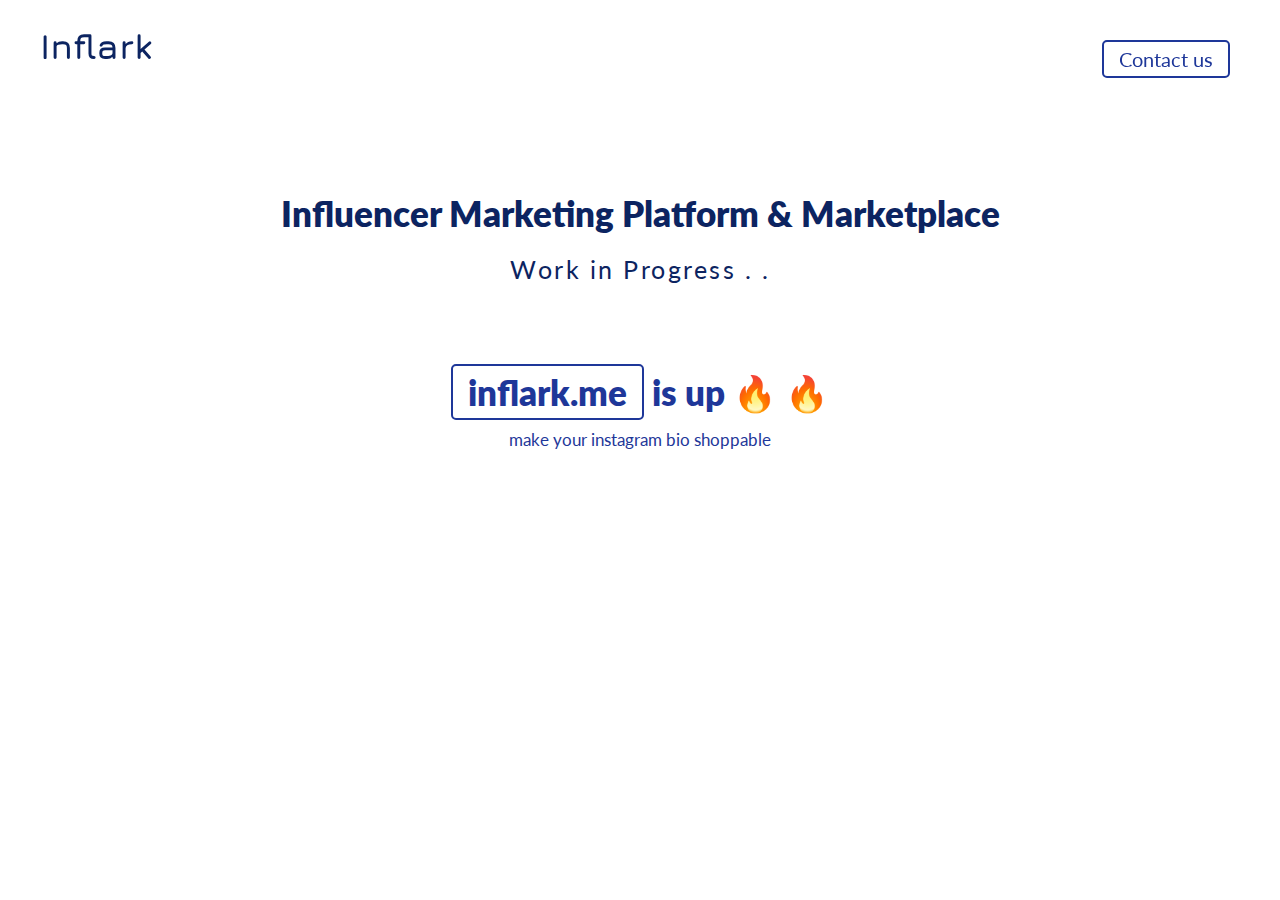
==== index.html @ c2e9f2fd "website initial commit" ====
<!DOCTYPE html>
<html>
<head>
  <meta name="viewport" content="width=device-width, initial-scale=1.0">
  <link href="https://fonts.googleapis.com/css?family=Jura|Lato:400,700,900" rel="stylesheet">
  <title>Inflark</title>
  <style type="text/css">
    body {
      width: 100%;
      height: 100%;
      margin: 0;
      padding: 0;
      font-family: 'Lato', sans-serif;
    }

    .main {
      height: 100%;
      margin-top: 15%;
    }

    span {
      display: inherit;
      color: #0c2461;
      font-weight: 800;
      font-size: 35px;
      margin: 5px;
      text-align: center;
    }

    button {
      border: 2px solid #444;
      background: none;
      border-radius: 10px;
      font-size: 23px;
      display: inline-flex;
    }

    span.in-progress {
      font-weight: 400;
      font-size: 25px;
      margin: 20px;
      letter-spacing: 0.1em;
    }


    span.sub-title {
      padding-top: 4px;
      font-size: 17px;
      font-weight: 400;
    }

    button.link {
      font-weight: inherit;
      font-family: inherit;
      font-size: inherit;
      color: inherit;
      border: 2px solid #1e3799;
      padding: 5px 15px;
      border-radius: 5px;
    }

    button:hover,
    button:focus {
      transform: scale(1.02);
      cursor: pointer;
    }

    .second-block {
      margin-top: 80px;
    }

    div.second-block span {
      color: #1e3799;
    }

    span.logo {
      font-family: 'Jura', sans-serif;
      position: fixed;
      top: 20px;
      left: 35px;
    }

    button.contact {
      font-weight: inherit;
      font-family: inherit;
      font-size: 20px;
      color: #1e3799;
      border: 2px solid #1e3799;
      padding: 5px 15px;
      border-radius: 5px;
      position: fixed;
      top: 40px;
      right: 50px;
    }
  </style>
</head>
<body>
  <span class="logo">Inflark</span>
  <button class="contact"> Contact us </button>
  <div class="main">
    <span> Influencer Marketing Platform &amp; Marketplace </span>
    <span class="in-progress"> Work in Progress . .</span>

    <div class="second-block">
      <span> <button class="link"> inflark.me </button> is up  🔥  🔥</span>
      <span class="sub-title"> make your instagram bio shoppable </span>
    </div>
  </div>
</body>
</html>
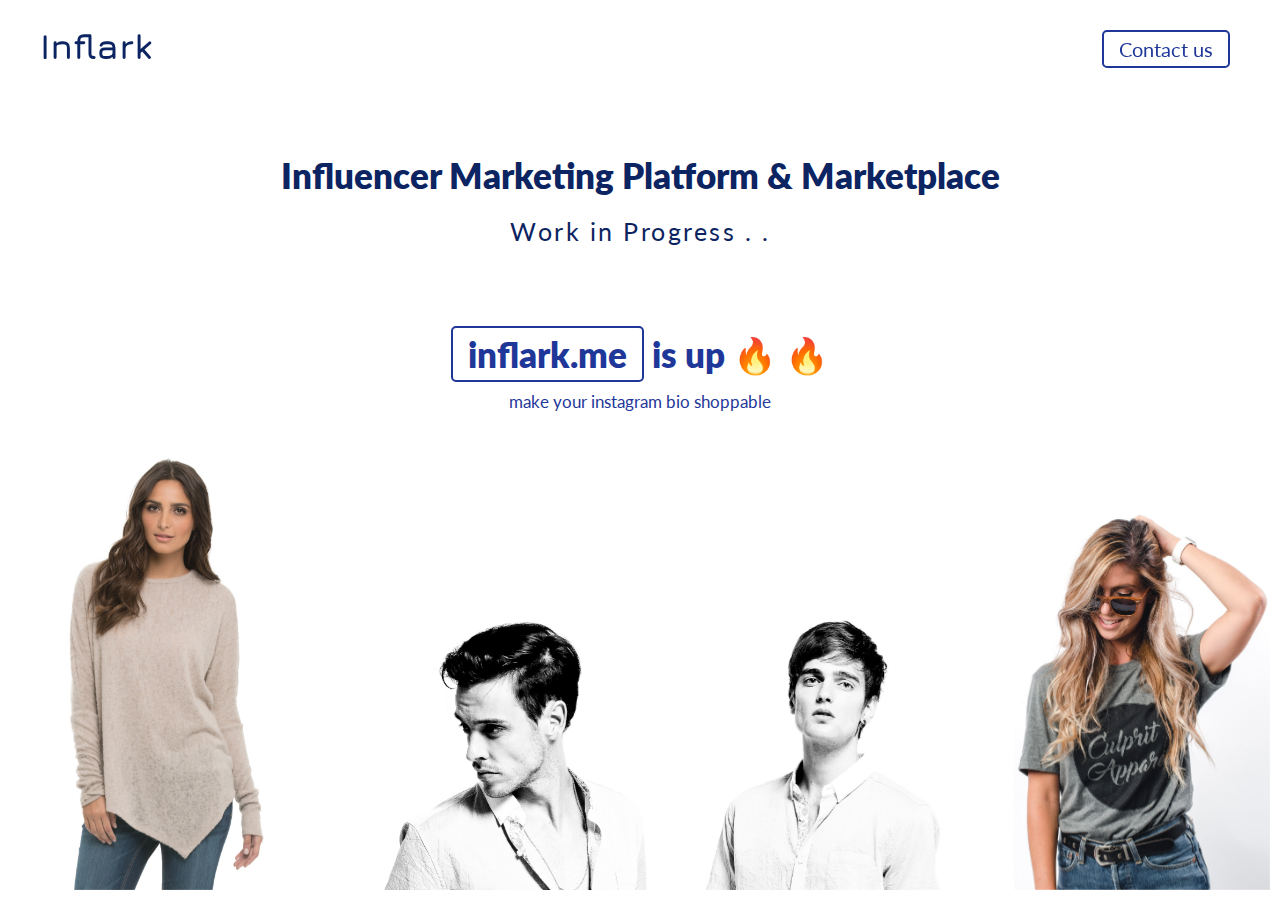
==== commit 6b264d5c: "Background images added" ====
--- a/index.html
+++ b/index.html
@@ -13,9 +13,13 @@
       font-family: 'Lato', sans-serif;
     }
 
+    .header {
+      margin: 100px;
+    }
+
     .main {
       height: 100%;
-      margin-top: 15%;
+      margin-top: 12%;
     }
 
     span {
@@ -89,14 +93,45 @@
       padding: 5px 15px;
       border-radius: 5px;
       position: fixed;
-      top: 40px;
+      top: 30px;
       right: 50px;
     }
+
+    img.bottom-right {
+      position: fixed;
+      bottom: 10px;
+      right: 10px;
+      width: 20%;
+    }
+
+    img.bottom-left {
+      position: fixed;
+      bottom: 10px;
+      left: 10px;
+      width: 23%;
+    }
+
+    img.bottom-center1 {
+      position: fixed;
+      left: 30%;
+      bottom: 10px;
+      height: 30%;
+    }
+
+    img.bottom-center2 {
+      position: fixed;
+      left: 55%;
+      bottom: 10px;
+      height: 30%;
+    }
+
   </style>
 </head>
 <body>
-  <span class="logo">Inflark</span>
-  <button class="contact"> Contact us </button>
+  <div class="header">
+    <span class="logo">Inflark</span>
+    <button class="contact"> Contact us </button>
+  </div>
   <div class="main">
     <span> Influencer Marketing Platform &amp; Marketplace </span>
     <span class="in-progress"> Work in Progress . .</span>
@@ -106,5 +141,9 @@
       <span class="sub-title"> make your instagram bio shoppable </span>
     </div>
   </div>
+  <img src="./images/background1.png" class="bottom-right"></img>
+  <img src="./images/background2.jpg" class="bottom-left"></img>
+  <img src="./images/background3.png" class="bottom-center1" ></img>
+  <img src="./images/background4.png" class="bottom-center2" ></img>
 </body>
 </html>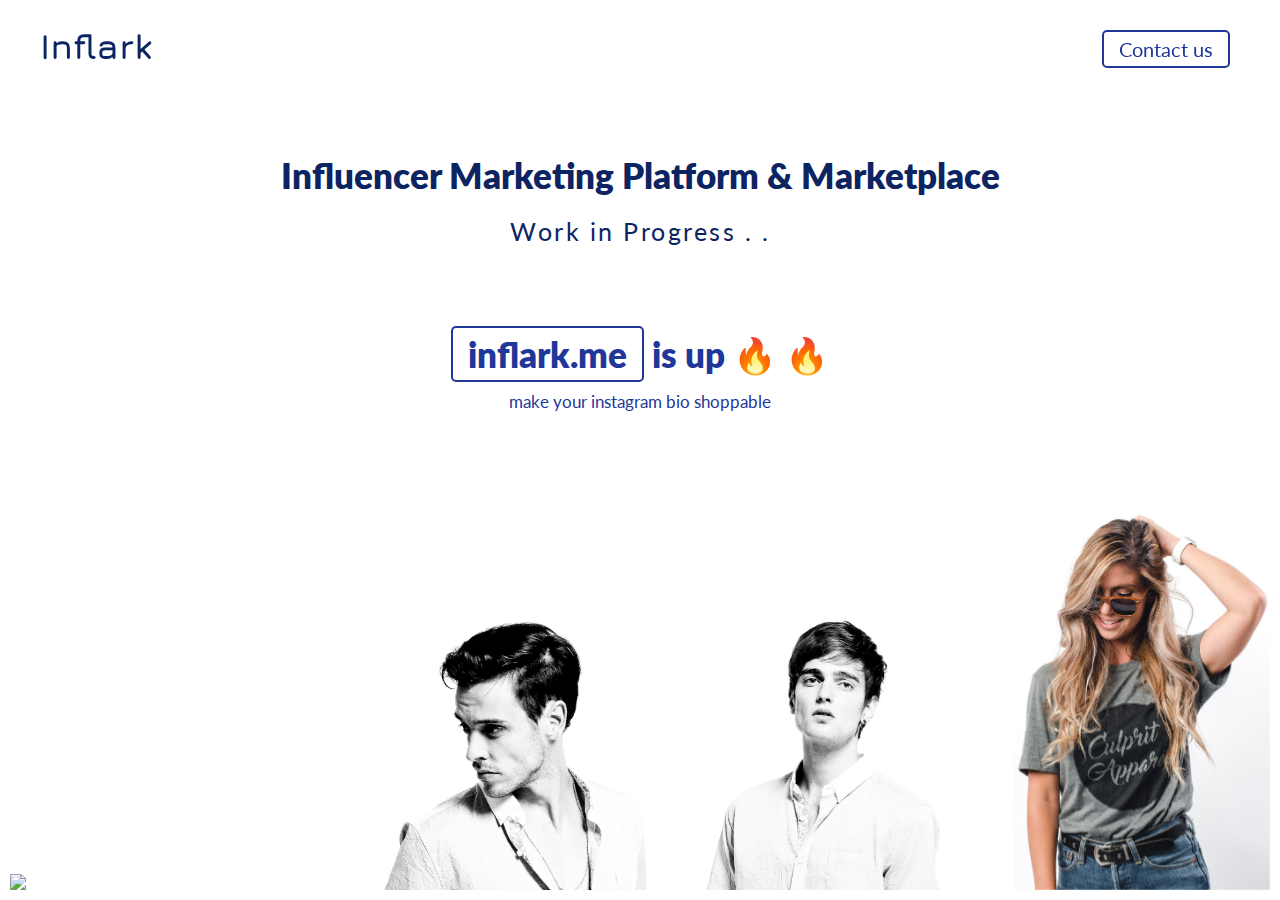
==== commit 97dd3087: "Changes for background2" ====
--- a/index.html
+++ b/index.html
@@ -108,7 +108,7 @@
       position: fixed;
       bottom: 10px;
       left: 10px;
-      width: 23%;
+      width: 20%;
     }
 
     img.bottom-center1 {
@@ -142,7 +142,7 @@
     </div>
   </div>
   <img src="./images/background1.png" class="bottom-right"></img>
-  <img src="./images/background2.jpg" class="bottom-left"></img>
+  <img src="./images/background2.png" class="bottom-left"></img>
   <img src="./images/background3.png" class="bottom-center1" ></img>
   <img src="./images/background4.png" class="bottom-center2" ></img>
 </body>
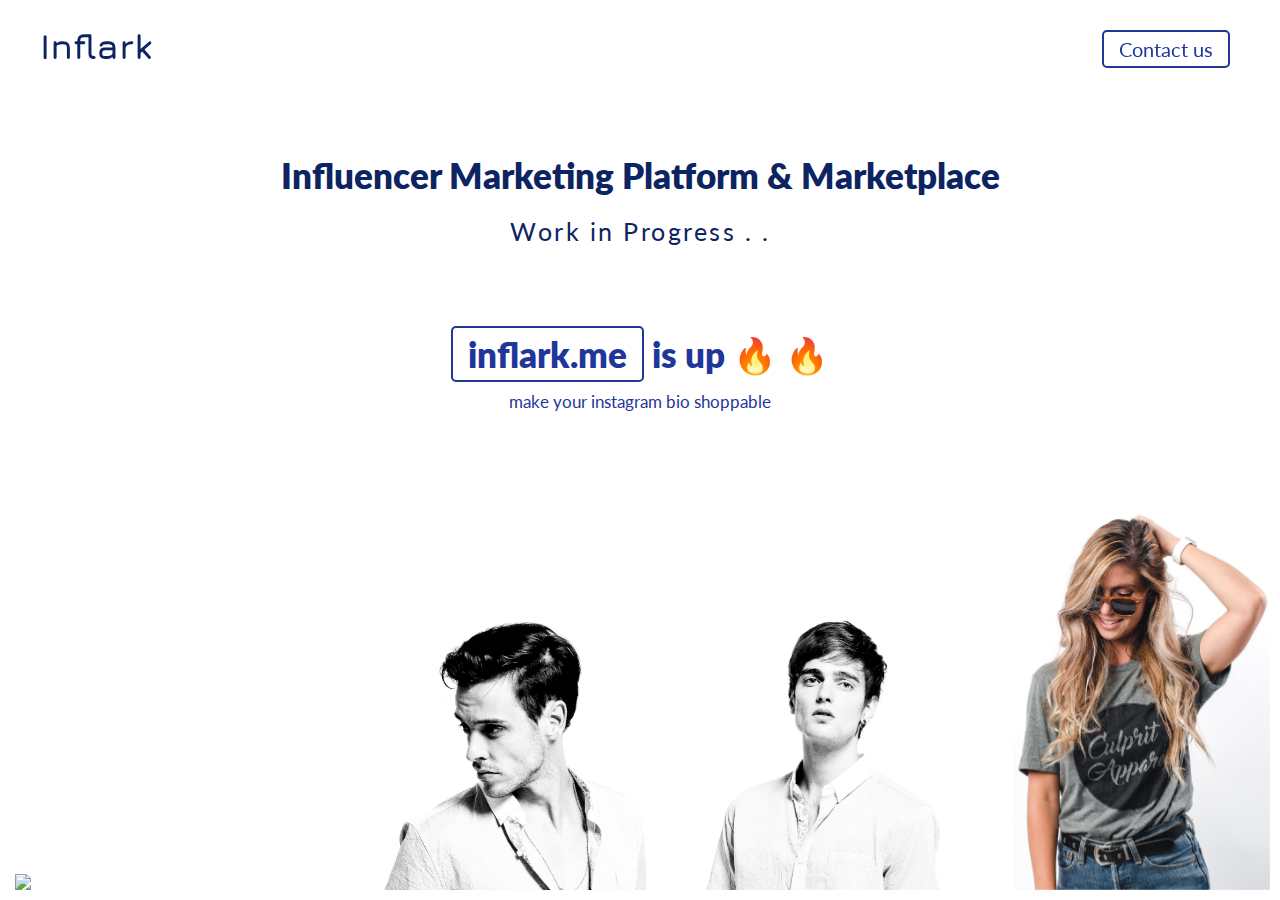
==== commit 6c9c020f: "Backround 2 resized" ====
--- a/index.html
+++ b/index.html
@@ -107,8 +107,8 @@
     img.bottom-left {
       position: fixed;
       bottom: 10px;
-      left: 10px;
-      width: 20%;
+      left: 15px;
+      width: 18%;
     }
 
     img.bottom-center1 {
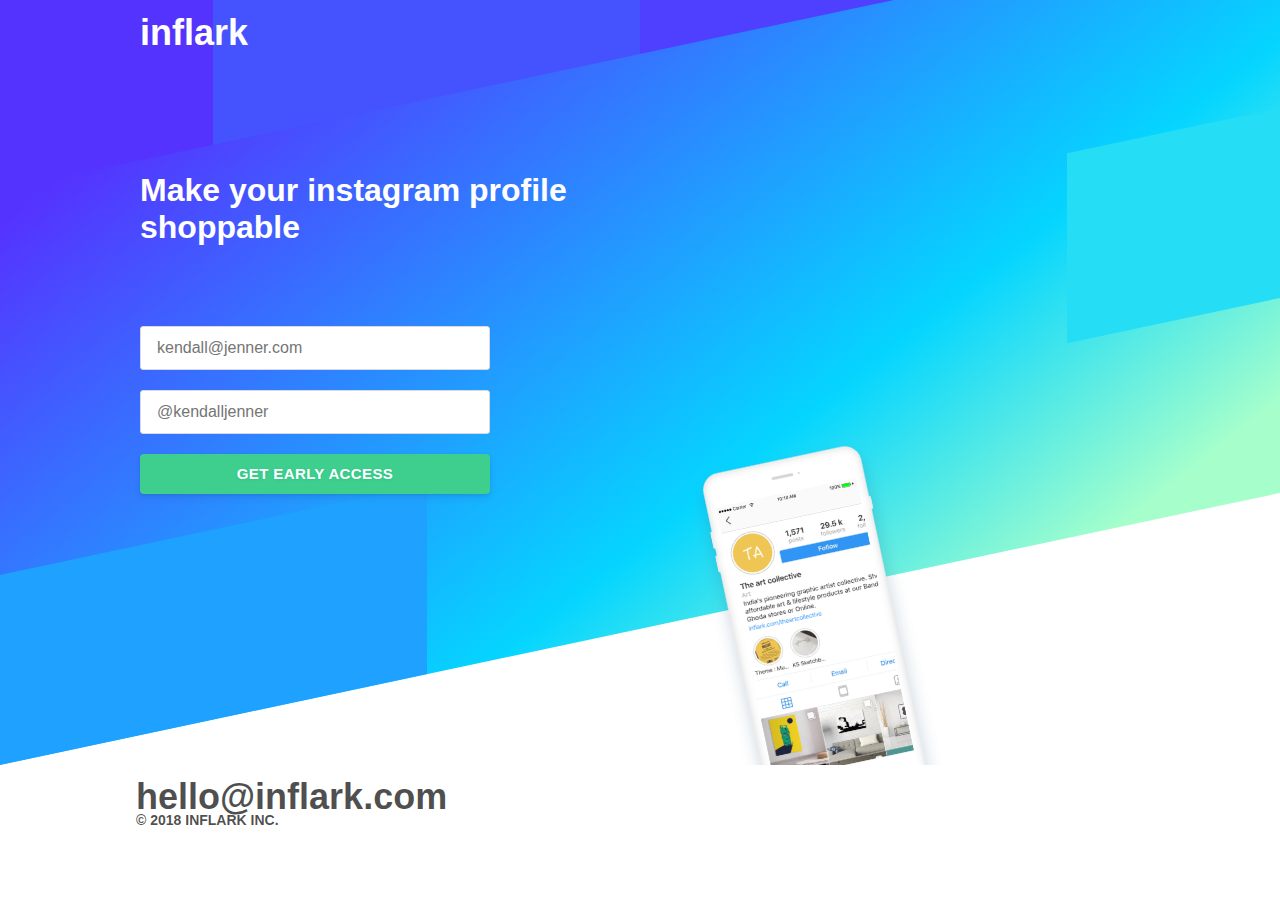
==== commit 5ec579fd: "feat(home): Add beta signup form" ====
--- a/index.html
+++ b/index.html
@@ -1,149 +1,133 @@
 <!DOCTYPE html>
-<html>
+<html lang="en">
+
 <head>
-  <meta name="viewport" content="width=device-width, initial-scale=1.0">
-  <link href="https://fonts.googleapis.com/css?family=Jura|Lato:400,700,900" rel="stylesheet">
-  <title>Inflark</title>
-  <style type="text/css">
-    body {
-      width: 100%;
-      height: 100%;
-      margin: 0;
-      padding: 0;
-      font-family: 'Lato', sans-serif;
-    }
-
-    .header {
-      margin: 100px;
-    }
-
-    .main {
-      height: 100%;
-      margin-top: 12%;
-    }
-
-    span {
-      display: inherit;
-      color: #0c2461;
-      font-weight: 800;
-      font-size: 35px;
-      margin: 5px;
-      text-align: center;
-    }
-
-    button {
-      border: 2px solid #444;
-      background: none;
-      border-radius: 10px;
-      font-size: 23px;
-      display: inline-flex;
-    }
-
-    span.in-progress {
-      font-weight: 400;
-      font-size: 25px;
-      margin: 20px;
-      letter-spacing: 0.1em;
-    }
-
-
-    span.sub-title {
-      padding-top: 4px;
-      font-size: 17px;
-      font-weight: 400;
-    }
-
-    button.link {
-      font-weight: inherit;
-      font-family: inherit;
-      font-size: inherit;
-      color: inherit;
-      border: 2px solid #1e3799;
-      padding: 5px 15px;
-      border-radius: 5px;
-    }
-
-    button:hover,
-    button:focus {
-      transform: scale(1.02);
-      cursor: pointer;
-    }
-
-    .second-block {
-      margin-top: 80px;
-    }
-
-    div.second-block span {
-      color: #1e3799;
-    }
-
-    span.logo {
-      font-family: 'Jura', sans-serif;
-      position: fixed;
-      top: 20px;
-      left: 35px;
-    }
-
-    button.contact {
-      font-weight: inherit;
-      font-family: inherit;
-      font-size: 20px;
-      color: #1e3799;
-      border: 2px solid #1e3799;
-      padding: 5px 15px;
-      border-radius: 5px;
-      position: fixed;
-      top: 30px;
-      right: 50px;
-    }
-
-    img.bottom-right {
-      position: fixed;
-      bottom: 10px;
-      right: 10px;
-      width: 20%;
-    }
-
-    img.bottom-left {
-      position: fixed;
-      bottom: 10px;
-      left: 15px;
-      width: 18%;
-    }
-
-    img.bottom-center1 {
-      position: fixed;
-      left: 30%;
-      bottom: 10px;
-      height: 30%;
-    }
-
-    img.bottom-center2 {
-      position: fixed;
-      left: 55%;
-      bottom: 10px;
-      height: 30%;
-    }
-
-  </style>
+	<meta charset="UTF-8">
+	<meta name="viewport" content="width=device-width, initial-scale=1.0">
+	<meta http-equiv="X-UA-Compatible" content="ie=edge">
+	<title>Inflark</title>
+	<link rel="stylesheet" href="/style.css">
+	<link href="https://fonts.googleapis.com/css?family=Quicksand" rel="stylesheet">
 </head>
 <body>
-  <div class="header">
-    <span class="logo">Inflark</span>
-    <button class="contact"> Contact us </button>
-  </div>
-  <div class="main">
-    <span> Influencer Marketing Platform &amp; Marketplace </span>
-    <span class="in-progress"> Work in Progress . .</span>
+	<header class="globalNav">
+		<div class="container-lg">
+			<nav>
+				<ul class="navRoot">
+					<li class="container-lg">
+						<a class="rootLink item-home colorize" href="/">
+							<h1>inflark</h1>
+						</a>
+					</li>
+				</ul>
+			</nav>
+		</div>
+	</header>
+	<div class="globalContent">
+		<main>
+			<header>
+				<div id="stripes" aria-hidden="true">
+					<span></span>
+					<span></span>
+					<span></span>
+					<span></span>
+					<span></span>
+				</div>
 
-    <div class="second-block">
-      <span> <button class="link"> inflark.me </button> is up  🔥  🔥</span>
-      <span class="sub-title"> make your instagram bio shoppable </span>
-    </div>
-  </div>
-  <img src="./images/background1.png" class="bottom-right"></img>
-  <img src="./images/background2.png" class="bottom-left"></img>
-  <img src="./images/background3.png" class="bottom-center1" ></img>
-  <img src="./images/background4.png" class="bottom-center2" ></img>
+				<section id="intro">
+					<div class="container-lg">
+						<div class="page-left">
+							<h1>Make your instagram profile shoppable</h1>
+							<form name="contact">
+								<input name="email" type="email" placeholder="kendall@jenner.com" required>
+								<input name="ig" type="ig" placeholder="@kendalljenner" required>
+								<button class="common-Button submit-btn" type="submit">Get early access</button>
+							</form>
+						</div>
+					</div>
+				</section>
+			</header>
+
+			<section id="app-illustrations">
+				<div class="phone-small">
+					<img alt="wish" src="/ig.png">
+				</div>
+			</section>
+
+		</main>
+		<footer class="container-lg p1 black-70">
+			<a href="mailto:hello@inflark.com" class="link b f3 f2-ns dim black-70 lh-solid">hello@inflark.com</a>
+			<p class="f6 db b ttu lh-solid">© 2018 INFLARK Inc.</p>
+		</footer>
+		<div class="modal-mask">
+		<div class='flash success'>
+			<div class='bg'>
+				<div class='bg-icon'></div>
+				<div class='bg-btns'></div>
+			</div>
+			<div class='inside'>
+				<figure class='icon'>
+					<svg viewBox='0 0 84 84'>
+						<g fill='none'>
+							<circle cx='42' cy='42' fill='#BDE3CA' r='42'></circle>
+							<path d='M30,62 C33.0710678,65.0710678 37.3137085,66.9705627 42,66.9705627 C46.6862915,66.9705627 50.9289322,65.0710678 54,62'
+							stroke-width='5' stroke='#5FB67D'></path>
+							<circle cx='30' cy='42' fill='#5FB67D' r='3'></circle>
+							<circle cx='54' cy='42' fill='#5FB67D' r='3'></circle>
+						</g>
+					</svg>
+				</figure>
+				<div>
+					<h2>Success!</h2>
+					<p>You’re all set.</p>
+				</div>
+				<div class='btns'>
+					<button class="close-modal">
+						<svg viewBox='0 0 56 56'>
+							<polyline fill='none' points='16 29.4852814 24.4852814 37.9705627 41.4852814 21' stroke-width='4' stroke='#5FB67D'></polyline>
+						</svg>
+						<span>Done</span>
+					</button>
+					<!-- <button class="close-modal">
+						<svg viewBox='0 0 56 56'>
+							<g fill='none' stroke-width='4' stroke='#ADBBB2'>
+								<polyline points='31.5147186 19.5147186 40 28 31.5147186 36.4852814'></polyline>
+								<line x1='40' x2='16' y1='28' y2='28'></line>
+							</g>
+						</svg>
+						<span>Nope!</span>
+					</button> -->
+				</div>
+			</div>
+		</div>
+	</div>
+	</div>
+	<script>
+		(function () {
+			const scriptURL = 'https://script.google.com/macros/s/AKfycbxluzPVN1phu0OB28gMUGS6B8WCeIyKX-v8jTIIs53gEl5O0Sk/exec';
+			const form = document.forms['contact'];
+			form.addEventListener('submit', e => {
+				e.preventDefault()
+				fetch(scriptURL, {
+						method: 'POST',
+						body: new FormData(form)
+					})
+					.then(response => {
+						if (response.status) {
+							sayThanks()
+						}
+					})
+					.catch(error => console.error('Error!', error.message));
+			})
+
+			function sayThanks() {
+				document.querySelector('.modal-mask').classList.add('show')
+			}
+			document.querySelector('.close-modal').addEventListener('click', function(){
+				document.querySelector('.modal-mask').classList.remove('show');
+			});
+		})();
+	</script>
 </body>
+
 </html>--- a/style.css
+++ b/style.css
@@ -0,0 +1,1250 @@
+* {
+  -webkit-box-sizing: border-box;
+  box-sizing: border-box
+}
+
+blockquote,
+body,
+button,
+dd,
+dl,
+figure,
+h1,
+h2,
+h3,
+h4,
+h5,
+h6,
+ol,
+p,
+pre,
+ul {
+  margin: 0;
+  padding: 0
+}
+
+ol,
+ul {
+  list-style: none
+}
+
+a {
+  text-decoration: none
+}
+
+button,
+select {
+  border: none;
+  outline: none;
+  background: none;
+  font-family: inherit
+}
+
+a,
+button,
+input,
+select,
+textarea {
+  -webkit-tap-highlight-color: transparent
+}
+
+:root {
+  overflow-x: hidden;
+  height: 100%
+}
+
+body {
+  background: #fff;
+  min-height: 100%;
+  display: -webkit-box;
+  display: -ms-flexbox;
+  display: flex;
+  -webkit-box-orient: vertical;
+  -webkit-box-direction: normal;
+  -ms-flex-direction: column;
+  flex-direction: column;
+  font-size: 62.5%;
+  font-family: -apple-system,BlinkMacSystemFont,"Segoe UI","Roboto","Oxygen","Ubuntu","Cantarell","Fira Sans","Droid Sans","Helvetica Neue",sans-serif!important;
+  font-weight: 400;
+  font-style: normal;
+  -webkit-text-size-adjust: 100%;
+  -webkit-font-smoothing: antialiased;
+  -moz-osx-font-smoothing: grayscale;
+  text-rendering: optimizeLegibility;
+  -webkit-font-feature-settings: "pnum";
+  font-feature-settings: "pnum";
+  font-variant-numeric: proportional-nums
+}
+
+.globalContent {
+  -webkit-box-flex: 1;
+  -ms-flex-positive: 1;
+  flex-grow: 1
+}
+
+html[lang=ja] body {
+  font-family: Camphor, Meiryo, Hiragino Sans, sans-serif
+}
+
+code,
+pre {
+  font-family: Source Code Pro, Consolas, Menlo, monospace
+}
+
+.container,
+.container-fluid,
+.container-lg,
+.container-wide,
+.container-xl {
+  margin: 0 auto;
+  padding: 0 20px;
+  width: 100%
+}
+
+.container,
+.container-lg {
+  max-width: 1040px
+}
+
+.container-wide,
+.container-xl {
+  max-width: 1160px
+}
+
+.common-Button {
+  white-space: nowrap;
+  display: inline-block;
+  height: 40px;
+  line-height: 40px;
+  padding: 0 14px;
+  -webkit-box-shadow: 0 4px 6px rgba(50, 50, 93, .11), 0 1px 3px rgba(0, 0, 0, .08);
+  box-shadow: 0 4px 6px rgba(50, 50, 93, .11), 0 1px 3px rgba(0, 0, 0, .08);
+  background: #fff;
+  border-radius: 4px;
+  font-size: 15px;
+  font-weight: 600;
+  text-transform: uppercase;
+  letter-spacing: .025em;
+  color: #6772e5;
+  text-decoration: none;
+  -webkit-transition: all .15s ease;
+  transition: all .15s ease
+}
+
+.common-Button:focus,
+.common-Button:hover {
+  color: #7795f8;
+  -webkit-transform: translateY(-1px);
+  transform: translateY(-1px);
+  -webkit-box-shadow: 0 7px 14px rgba(50, 50, 93, .1), 0 3px 6px rgba(0, 0, 0, .08);
+  box-shadow: 0 7px 14px rgba(50, 50, 93, .1), 0 3px 6px rgba(0, 0, 0, .08)
+}
+
+.common-Button:active {
+  color: #555abf;
+  background-color: #f6f9fc;
+  -webkit-transform: translateY(1px);
+  transform: translateY(1px);
+  -webkit-box-shadow: 0 4px 6px rgba(50, 50, 93, .11), 0 1px 3px rgba(0, 0, 0, .08);
+  box-shadow: 0 4px 6px rgba(50, 50, 93, .11), 0 1px 3px rgba(0, 0, 0, .08)
+}
+
+.common-Button--default {
+  color: #fff;
+  background: #6772e5
+}
+
+.common-Button--default:focus,
+.common-Button--default:hover {
+  color: #fff;
+  background-color: #7795f8
+}
+
+.common-Button--default:active {
+  color: #e6ebf1;
+  background-color: #555abf
+}
+
+.common-Button--dark {
+  color: #fff;
+  background: #32325d
+}
+
+.common-Button--dark:focus,
+.common-Button--dark:hover {
+  color: #fff;
+  background-color: #43458b
+}
+
+.common-Button--dark:active {
+  color: #e6ebf1;
+  background-color: #32325d
+}
+
+.common-Button--disabled {
+  color: #fff;
+  background: #aab7c4;
+  pointer-events: none
+}
+
+.common-ButtonIcon {
+  display: inline;
+  margin: 0 5px 0 0;
+  position: relative
+}
+
+.common-ButtonGroup {
+  display: -webkit-box;
+  display: -ms-flexbox;
+  display: flex;
+  -ms-flex-wrap: wrap;
+  flex-wrap: wrap;
+  margin: -10px
+}
+
+.common-ButtonGroup .common-Button {
+  -ms-flex-negative: 0;
+  flex-shrink: 0;
+  margin: 10px
+}
+
+
+.lg-cols,
+.lg-grid,
+.lg-rows,
+.md-cols,
+.md-grid,
+.md-rows,
+.sm-cols,
+.sm-grid,
+.sm-rows,
+.xs-cols,
+.xs-grid,
+.xs-rows {
+  display: -webkit-box;
+  display: -ms-flexbox;
+  display: flex;
+  margin: -20px
+}
+
+.globalNav {
+  font-family: -apple-system, BlinkMacSystemFont, "Segoe UI", Roboto, Helvetica, Arial, sans-serif, "Apple Color Emoji", "Segoe UI Emoji", "Segoe UI Symbol";
+  -webkit-font-smoothing: antialiased;
+  -moz-osx-font-smoothing: grayscale;
+  position: absolute;
+  left: 0;
+  top: 10px;
+  right: 0;
+  z-index: 500;
+  height: 50px;
+  -webkit-perspective: 2000px;
+  perspective: 2000px
+}
+
+.globalNav ul {
+  padding: 0;
+  margin: 0
+}
+
+.globalNav li {
+  list-style: none
+}
+
+.globalNav a {
+  text-decoration: none;
+  -webkit-tap-highlight-color: transparent;
+  color: #6772e5;
+  -webkit-transition: color .1s;
+  transition: color .1s
+}
+
+.globalNav a:hover {
+  color: #32325d
+}
+
+.globalNav>.container-lg {
+  padding: 0
+}
+
+.globalNav .navRoot {
+  position: relative
+}
+
+.globalNav .navSection>a,
+.globalNav .navSection>button {
+  outline: none
+}
+
+.keyboard-navigation .globalNav .navSection>a:not(.item-mobileMenu):focus>:before,
+.keyboard-navigation .globalNav .navSection>button:not(.item-mobileMenu):focus>:before {
+  opacity: .75
+}
+
+
+main {
+  position: relative;
+  overflow: hidden;
+  display: block
+}
+
+main a {
+  outline: none
+}
+
+main h2[class^=common-Uppercase] {
+  color: #24b47e
+}
+
+.globalNav .colorize {
+  color: #fff
+}
+
+.globalNav .colorize.active,
+.globalNav .colorize:hover {
+  color: hsla(0, 0%, 100%, .5)
+}
+
+main header {
+  position: relative
+}
+
+#stripes,
+#stripes span {
+  position: absolute
+}
+
+#stripes {
+  width: 100%;
+  height: 100%;
+  overflow: hidden;
+  -webkit-transform: skewY(-12deg);
+  transform: skewY(-12deg);
+  -webkit-transform-origin: 0;
+  transform-origin: 0;
+  background: linear-gradient(150deg, #53f 15%, #05d5ff 70%, #a6ffcb 94%)
+}
+
+#stripes span {
+  height: 40px
+}
+
+#stripes :first-child {
+  width: 50%;
+  left: 50%;
+  top: 40px;
+  background: #4c29ff
+}
+
+#stripes :nth-child(2) {
+  width: 14%;
+  right: 0;
+  bottom: 40px;
+  background: #2be7ff
+}
+
+#stripes :nth-child(3) {
+  width: 25%;
+  bottom: 0;
+  right: 0;
+  background: #a1ffc8
+}
+
+@media (min-width:670px) {
+  #stripes span {
+    height: 150px
+  }
+  #stripes :first-child {
+    top: 0;
+    background: #4750ff
+  }
+  #stripes :nth-child(2) {
+    width: 16.66667%;
+    top: 300px;
+    bottom: auto;
+    background: #0dcfff
+  }
+  #stripes :nth-child(3) {
+    width: 33.33333%;
+    right: auto;
+    background: #11bdff
+  }
+}
+
+@media (min-width:880px) {
+  #stripes span {
+    height: 190px
+  }
+  #stripes :first-child {
+    width: 33.33333%;
+    left: -16.66666%;
+    background: #53f
+  }
+  #stripes :nth-child(2) {
+    width: 33.33333%;
+    top: 0;
+    left: 16.66666%;
+    right: auto;
+    background: #4553ff
+  }
+  #stripes :nth-child(3) {
+    width: 33.33333%;
+    left: 49.99999%;
+    bottom: auto;
+    background: #4f40ff
+  }
+  #stripes :nth-child(4) {
+    width: 33.33333%;
+    top: 380px;
+    right: -16.66666%;
+    background: #25ddf5
+  }
+  #stripes :nth-child(5) {
+    width: 33.33333%;
+    bottom: 0;
+    background: #1fa2ff
+  }
+}
+
+#intro {
+  position: relative
+}
+
+@media (min-width:670px) {
+  #intro {
+    display: -webkit-box;
+    display: -ms-flexbox;
+    display: flex;
+    -webkit-box-align: center;
+    -ms-flex-align: center;
+    align-items: center;
+    min-height: 85vh;
+  }
+}
+
+@media (min-width:880px) {
+  #intro {
+    height: 760px
+  }
+}
+
+#intro .container-lg {
+  padding-top: 70px;
+  padding-bottom: 100px
+}
+
+@media (min-width:670px) {
+  #intro .container-lg {
+    margin-top: -7%;
+    padding-top: 0;
+    padding-bottom: 0
+  }
+}
+
+@media (min-width:880px) {
+  #intro h1 {
+    font-size: 40px
+  }
+}
+
+#intro p {
+  max-width: 500px;
+  margin-top: 20px;
+  color: #d9fcff
+}
+
+@media (min-width:670px) {
+  #intro p {
+    max-width: 60%
+  }
+}
+
+@media (min-width:880px) {
+  #intro p {
+    max-width: 50%
+  }
+}
+
+#intro ul {
+  display: -webkit-box;
+  display: -ms-flexbox;
+  display: flex;
+  margin-top: 40px
+}
+
+@media (min-width:670px) {
+  #intro ul {
+    margin-top: 65px
+  }
+}
+
+#intro li:first-child a {
+  margin-right: 23px;
+  color: #fff;
+  background: #3ecf8e;
+  text-shadow: 0 1px 3px rgba(36, 180, 126, .4)
+}
+
+#intro li:first-child svg {
+  position: relative;
+  top: 1px;
+  margin-right: 5px
+}
+
+#intro li:last-child {
+  display: none
+}
+
+@media (min-width:670px) {
+  #intro li:last-child {
+    display: block
+  }
+  #intro li:last-child a {
+    color: #7795f8
+  }
+}
+
+#app-illustrations {
+  pointer-events: none;
+  position: absolute;
+  display: -webkit-box;
+  display: -ms-flexbox;
+  display: flex;
+  width: 1287px;
+  left: 50%;
+  margin-left: -644px;
+  -webkit-transform: scale(.5) rotate(-12deg) translateX(50px);
+  transform: scale(.5) rotate(-12deg) translateX(50px);
+  -webkit-transform-origin: 50% 20%;
+  transform-origin: 50% 20%
+}
+
+#app-illustrations div {
+  display: -webkit-box;
+  display: -ms-flexbox;
+  display: flex;
+  -webkit-box-pack: center;
+  -ms-flex-pack: center;
+  justify-content: center;
+  -webkit-box-align: center;
+  -ms-flex-align: center;
+  align-items: center;
+  border-radius: 38px;
+  /* background: #fff; */
+  width: 829px;
+  margin-left: -10px;
+  margin-top: -100px;
+  top: 20px
+  /* -webkit-box-shadow: inset 0 4px 7px 1px #fff, inset 0 -5px 20px rgba(173, 186, 204, .25), 0 2px 6px rgba(0, 21, 64, .14), 0 10px 20px rgba(0, 21, 64, .05); */
+  /* box-shadow: inset 0 4px 7px 1px #fff, inset 0 -5px 20px rgba(173, 186, 204, .25), 0 2px 6px rgba(0, 21, 64, .14), 0 10px 20px rgba(0, 21, 64, .05) */
+}
+
+#app-illustrations .phone-small {
+  -webkit-box-ordinal-group: 0;
+  -ms-flex-order: -1;
+  order: -1;
+  width: 360px;
+  height: auto;
+}
+
+@media (min-width:670px) {
+  #app-illustrations {
+    -ms-flex-wrap: wrap;
+    flex-wrap: wrap;
+    width: 512px;
+    margin-left: -50px;
+    top: 215px;
+    -webkit-transform: rotate(-12deg);
+    transform: rotate(-12deg);
+    -webkit-transform-origin: 100% 0;
+    transform-origin: 100% 0
+  }
+  #app-illustrations .phone-small {
+    width: 225px;
+    height: 467px;
+    margin: 0 0 50px 176px
+  }
+}
+
+@media (min-width:880px) {
+  #app-illustrations {
+    width: 829px;
+    margin-left: -10px;
+  }
+  #app-illustrations .phone-small {
+    -webkit-box-ordinal-group: 1;
+    -ms-flex-order: 0;
+    order: 0;
+    margin: 50px 50px 0 0
+  }
+}
+
+.submit-btn {
+  color: #fff;
+  background: #3ecf8e;
+  text-shadow: 0 1px 3px rgba(36, 180, 126, .4);
+  margin: 10px 0;
+}
+
+form {
+  display: flex;
+  flex-direction: column;
+}
+
+input {
+  width: 100%;
+  font-size: 22px;
+  box-sizing: border-box;
+  background: rgb(255, 255, 255) none repeat scroll 0% 0%;
+  border: 1px solid rgb(217, 217, 217);
+  border-top-color: rgb(217, 217, 217);
+  border-right-color: rgb(217, 217, 217);
+  border-bottom-color: rgb(217, 217, 217);
+  border-left-color: rgb(217, 217, 217);
+  border-radius: 3px;
+  font-family: inherit;
+  font-size: 16px;
+  margin: 10px 0;
+  color: rgb(85, 85, 85);
+  padding: 10px 16px;
+  cursor: auto;
+  transition: border-color 0.25s ease 0s, box-shadow 0.25s ease 0s;
+  height: 44px;
+  line-height: 1.6;
+}
+
+.page-left {
+  width: 50%;
+}
+
+.page-left form {
+  max-width: 350px;
+}
+
+.globalNav .rootLink h1{
+  font-size: 36px;
+  line-height: 36px;
+  margin-top: 5px;  
+  font-weight: 700;
+}
+
+#intro h1 {
+  font-size: 32px;
+  font-weight: 400;
+  color: #fff;
+  margin-bottom: 70px;
+  font-weight: bold;
+}
+
+@media (max-width: 670px) {
+  .page-left {
+    width: 100%;
+  }
+  #app-illustrations {
+    position: relative;
+    left: 0;
+    transform: scale(1) rotate(0deg) translateX(0px);
+    margin: auto;
+    transform-origin: 50% 20%;
+    left: calc(50% - 170px);
+    padding-bottom: 25px;
+  }
+  #intro h1{
+    margin: 70px 0;
+    font-family: 'Quicksand', sans-serif;
+    text-align: center;
+    font-weight: lighter;
+  }
+}
+
+.phone-small img {
+  width: 100%;
+  padding: 0 12px;
+}
+
+.rootLink h1 {
+  font-size: 25px;
+  font-weight: bold;
+}
+
+.db {
+  display: block;
+}
+
+.dib {
+  display: inline-block;
+}
+
+.b {
+  font-weight: bold;
+}
+
+.lh-solid {
+  line-height: 1;
+}
+
+.link {
+  text-decoration: none;
+  transition: color .15s ease-in;
+}
+
+.link:link, .link:visited {
+  transition: color .15s ease-in;
+}
+
+.link:hover {
+  transition: color .15s ease-in;
+}
+
+.link:active {
+  transition: color .15s ease-in;
+}
+
+.link:focus {
+  transition: color .15s ease-in;
+  outline: 1px dotted currentColor;
+}
+
+.black-70 {
+  color: rgba(0, 0, 0, .7);
+}
+
+.mid-gray {
+  color: #555;
+}
+
+.pl2 {
+  padding-left: .5rem;
+}
+
+.pr2 {
+  padding-right: .5rem;
+}
+
+.pv6 {
+  padding-top: 8rem;
+  padding-bottom: 8rem;
+}
+
+.ph2 {
+  padding-left: .5rem;
+  padding-right: .5rem;
+}
+
+.ph3 {
+  padding-left: 1rem;
+  padding-right: 1rem;
+}
+
+.mt5 {
+  margin-top: 4rem;
+}
+
+.ttu {
+  text-transform: uppercase;
+}
+
+.f3 {
+  font-size: 1.5rem;
+  line-height: 2rem;
+}
+
+.f6 {
+  font-size: .875rem;
+}
+
+.dim {
+  opacity: 1;
+  transition: opacity .15s ease-in;
+}
+
+.dim:hover, .dim:focus {
+  opacity: .5;
+  transition: opacity .15s ease-in;
+}
+
+.dim:active {
+  opacity: .8;
+  transition: opacity .15s ease-out;
+}
+
+@media screen and (min-width: 30em) {
+  .ph4-ns {
+      padding-left: 2rem;
+      padding-right: 2rem;
+  }
+
+  .f2-ns {
+      font-size: 2.25rem;
+  }
+}
+
+.p1 {
+  padding: 1rem;
+}
+
+.modal-mask {
+  display: none;
+  position: fixed;
+  top: 0;
+  right: 0;
+  left: 0;
+  bottom: 0;
+  background-color: #373737;
+  background-color: rgba(0,0,0,.65);
+  height: 100%;
+  z-index: 1000;
+}
+
+.modal-mask.show {
+  display: block;
+}
+
+.flash {
+  position: relative;
+  width: 100%;
+  max-width: 380px;
+  display: none;
+}
+
+.show .flash {
+  display: block;
+  top: calc(50% - 200px);
+  left: calc(50% - 180px);
+}
+
+.flash svg {
+  stroke-linecap: round;
+  stroke-linejoin: round;
+}
+.flash .bg > div {
+  position: absolute;
+  z-index: -1;
+}
+.flash .bg .bg-icon {
+  top: -52px;
+  left: calc(50% - 52px);
+  width: 104px;
+  height: 104px;
+  background: #CCC;
+  border-radius: 100%;
+}
+.flash .bg .bg-btns {
+  display: flex;
+  align-items: center;
+  align-content: center;
+  justify-content: space-between;
+  position: absolute;
+  bottom: -38px;
+  left: calc(50% - 34px);
+  width: 176px;
+}
+.flash .bg .bg-btns:before {
+/* .flash .bg .bg-btns:after { */
+  content: "";
+  display: block;
+  width: 76px;
+  height: 76px;
+  background: #CCC;
+  border-radius: 100%;
+}
+.flash .inside {
+  border: 4px solid #CCC;
+  border-radius: 6px;
+  height: 230px;
+  padding: 48px 25px 0;
+  text-align: center;
+  color: bisque;
+}
+.flash h2 {
+  font-size: 36px;
+  font-weight: 800;
+  line-height: 52px;
+  text-align: center;
+}
+.flash p {
+  font-size: 20px;
+  font-weight: 500;
+  line-height: 29px;
+}
+.flash .btns {
+  display: flex;
+  align-items: center;
+  align-content: center;
+  justify-content: space-between;
+  position: absolute;
+  bottom: -34px;
+  left: calc(50% - 30px);
+  width: 168px;
+}
+.flash button {
+  position: relative;
+  cursor: pointer;
+  display: flex;
+  align-items: center;
+  justify-content: center;
+  -webkit-appearance: none;
+     -moz-appearance: none;
+          appearance: none;
+  width: 68px;
+  height: 68px;
+  border: 0;
+  border-radius: 100%;
+  padding: 0;
+  font-family: "brandon-grotesque", "Brandon Grotesque", sans-serif;
+}
+.flash button svg {
+  will-change: transform;
+  transition: all 300ms ease-out;
+  -webkit-transform-origin: center center;
+          transform-origin: center center;
+  width: 56px;
+  height: 56px;
+  border-radius: 100%;
+  background: white;
+}
+.flash button span {
+  display: block;
+  position: absolute;
+  bottom: -26px;
+  color: rgba(255, 255, 255);
+  font-size: 12px;
+  text-transform: uppercase;
+}
+.flash button:hover svg, .flash button:focus svg {
+  transition: all 400ms cubic-bezier(0.6, 0, 0.1, 2);
+  -webkit-transform: scale(1.2);
+          transform: scale(1.2);
+}
+.flash button:active svg {
+  transition: all 150ms ease-in;
+  -webkit-transform: scale(0.9);
+          transform: scale(0.9);
+}
+.flash .icon {
+  position: absolute;
+  top: -48px;
+  left: calc(50% - 48px);
+  width: 96px;
+  height: 96px;
+  border-radius: 100%;
+  padding: 6px;
+}
+.flash .icon svg {
+  width: 84px;
+  height: 84px;
+}
+.flash.success .inside, .flash.success .icon, .flash.success button {
+  background-color: #5FB67D;
+}
+.flash.working .inside, .flash.working .icon, .flash.working button {
+  background-color: #E1C55E;
+}
+.flash.working .bg .bg-btns, .flash.working .btns {
+  justify-content: center;
+}
+.flash.working .bg .bg-btns:after, .flash.working .btns:after {
+  display: none;
+}
+.flash.working button {
+  pointer-events: none;
+}
+.flash.working button svg {
+  background: rgba(255, 255, 255, 0.5);
+}
+.flash.error .inside, .flash.error .icon, .flash.error button {
+  background-color: #C46465;
+}
+.flash.error .bg .bg-btns, .flash.error .btns {
+  justify-content: center;
+}
+.flash.error .bg .bg-btns:after, .flash.error .btns:after {
+  display: none;
+}
+.flash .icon circle:not(:first-child) {
+  -webkit-transform: scale(0);
+          transform: scale(0);
+  -webkit-animation: tsfm 100ms ease-out both;
+          animation: tsfm 100ms ease-out both;
+}
+.flash .icon circle:nth-child(3) {
+  -webkit-transform-origin: 30px 42px;
+          transform-origin: 30px 42px;
+}
+.flash .icon circle:nth-child(4) {
+  -webkit-transform-origin: 54px 42px;
+          transform-origin: 54px 42px;
+}
+.flash.success, .flash.working {
+  opacity: 0;
+  visibility: hidden;
+  -webkit-transform-origin: left top;
+          transform-origin: left top;
+  -webkit-transform: rotateX(30deg) rotateY(30deg) translateY(300px) translateZ(0);
+          transform: rotateX(30deg) rotateY(30deg) translateY(300px) translateZ(0);
+  will-change: opacity, transform, visibility;
+  -webkit-animation: tsfm-op 750ms cubic-bezier(0, 0.6, 0.3, 1) both;
+          animation: tsfm-op 750ms cubic-bezier(0, 0.6, 0.3, 1) both;
+}
+.flash.success {
+  -webkit-animation-delay: 250ms;
+          animation-delay: 250ms;
+}
+.flash.success .icon path {
+  stroke-dasharray: 26.661;
+  stroke-dashoffset: 26.661;
+  will-change: stroke-dashoffset;
+  -webkit-animation: sdo 250ms ease-out 700ms both;
+          animation: sdo 250ms ease-out 700ms both;
+}
+.flash.success .icon circle:nth-child(3) {
+  -webkit-animation-delay: 500ms;
+          animation-delay: 500ms;
+}
+.flash.success .icon circle:nth-child(4) {
+  -webkit-animation-delay: 600ms;
+          animation-delay: 600ms;
+}
+.flash.success button span {
+  opacity: 0;
+  visibility: hidden;
+  -webkit-transform: translateY(100%);
+          transform: translateY(100%);
+  -webkit-animation: tsfm-op 500ms cubic-bezier(0, 0.75, 0.25, 1) both;
+          animation: tsfm-op 500ms cubic-bezier(0, 0.75, 0.25, 1) both;
+}
+.flash.success button:nth-child(1) polyline {
+  stroke-dasharray: 36.1;
+  stroke-dashoffset: 36.1;
+  will-change: stroke-dashoffset;
+  -webkit-animation: sdo 350ms ease-out 900ms both;
+          animation: sdo 350ms ease-out 900ms both;
+}
+.flash.success button:nth-child(1) span {
+  -webkit-animation-delay: 1400ms;
+          animation-delay: 1400ms;
+}
+.flash.success button:nth-child(2) polyline {
+  stroke-dasharray: 24.1;
+  stroke-dashoffset: 24.1;
+  will-change: stroke-dashoffset;
+  -webkit-animation: sdo 250ms ease-out 1000ms both;
+          animation: sdo 250ms ease-out 1000ms both;
+}
+.flash.success button:nth-child(2) line {
+  stroke-dasharray: 24;
+  stroke-dashoffset: 24;
+  will-change: stroke-dashoffset;
+  -webkit-animation: sdo 250ms ease-out 1100ms both;
+          animation: sdo 250ms ease-out 1100ms both;
+}
+.flash.success button:nth-child(2) span {
+  -webkit-animation-delay: 1500ms;
+          animation-delay: 1500ms;
+}
+
+@-webkit-keyframes tsfm {
+  to {
+    -webkit-transform: none;
+            transform: none;
+  }
+}
+@keyframes tsfm {
+  to {
+    -webkit-transform: none;
+            transform: none;
+  }
+}
+@-webkit-keyframes op {
+  to {
+    opacity: 1;
+  }
+}
+@keyframes op {
+  to {
+    opacity: 1;
+  }
+}
+@-webkit-keyframes sdo {
+  to {
+    stroke-dashoffset: 0;
+  }
+}
+@keyframes sdo {
+  to {
+    stroke-dashoffset: 0;
+  }
+}
+@-webkit-keyframes ellipsis-1 {
+  0% {
+    opacity: 0;
+  }
+  20%, 95% {
+    opacity: 1;
+  }
+  100% {
+    opacity: 0;
+  }
+}
+@keyframes ellipsis-1 {
+  0% {
+    opacity: 0;
+  }
+  20%, 95% {
+    opacity: 1;
+  }
+  100% {
+    opacity: 0;
+  }
+}
+@-webkit-keyframes ellipsis-2 {
+  0%, 20% {
+    opacity: 0;
+  }
+  40%, 95% {
+    opacity: 1;
+  }
+  100% {
+    opacity: 0;
+  }
+}
+@keyframes ellipsis-2 {
+  0%, 20% {
+    opacity: 0;
+  }
+  40%, 95% {
+    opacity: 1;
+  }
+  100% {
+    opacity: 0;
+  }
+}
+@-webkit-keyframes ellipsis-3 {
+  0%, 40% {
+    opacity: 0;
+  }
+  60%, 95% {
+    opacity: 1;
+  }
+  100% {
+    opacity: 0;
+  }
+}
+@keyframes ellipsis-3 {
+  0%, 40% {
+    opacity: 0;
+  }
+  60%, 95% {
+    opacity: 1;
+  }
+  100% {
+    opacity: 0;
+  }
+}
+@-webkit-keyframes tsfm-op {
+  10% {
+    opacity: 1;
+    visibility: visible;
+  }
+  100% {
+    opacity: 1;
+    visibility: visible;
+    -webkit-transform: none;
+            transform: none;
+  }
+}
+@keyframes tsfm-op {
+  10% {
+    opacity: 1;
+    visibility: visible;
+  }
+  100% {
+    opacity: 1;
+    visibility: visible;
+    -webkit-transform: none;
+            transform: none;
+  }
+}
+@-webkit-keyframes jitter {
+  0% {
+    -webkit-transform: translateX(0px) translateY(0px);
+            transform: translateX(0px) translateY(0px);
+    opacity: 0;
+  }
+  10% {
+    -webkit-transform: translateX(4px) translateY(4px);
+            transform: translateX(4px) translateY(4px);
+    opacity: 0.8;
+  }
+  20% {
+    -webkit-transform: translateX(0px) translateY(0px);
+            transform: translateX(0px) translateY(0px);
+    opacity: 0.47;
+  }
+  30% {
+    -webkit-transform: translateX(0px) translateY(4px);
+            transform: translateX(0px) translateY(4px);
+    opacity: 0.3;
+  }
+  70% {
+    -webkit-transform: translateX(-2px) translateY(2px);
+            transform: translateX(-2px) translateY(2px);
+    opacity: 0.96;
+  }
+  80% {
+    -webkit-transform: translateX(0px) translateY(-4px);
+            transform: translateX(0px) translateY(-4px);
+    opacity: 0.9;
+  }
+  90% {
+    -webkit-transform: translateX(2px) translateY(-4px);
+            transform: translateX(2px) translateY(-4px);
+    opacity: 0.81;
+  }
+  100% {
+    -webkit-transform: translateX(0) translateY(0);
+            transform: translateX(0) translateY(0);
+    opacity: 1;
+  }
+}
+@keyframes jitter {
+  0% {
+    -webkit-transform: translateX(0px) translateY(0px);
+            transform: translateX(0px) translateY(0px);
+    opacity: 0;
+  }
+  10% {
+    -webkit-transform: translateX(4px) translateY(4px);
+            transform: translateX(4px) translateY(4px);
+    opacity: 0.8;
+  }
+  20% {
+    -webkit-transform: translateX(0px) translateY(0px);
+            transform: translateX(0px) translateY(0px);
+    opacity: 0.47;
+  }
+  30% {
+    -webkit-transform: translateX(0px) translateY(4px);
+            transform: translateX(0px) translateY(4px);
+    opacity: 0.3;
+  }
+  70% {
+    -webkit-transform: translateX(-2px) translateY(2px);
+            transform: translateX(-2px) translateY(2px);
+    opacity: 0.96;
+  }
+  80% {
+    -webkit-transform: translateX(0px) translateY(-4px);
+            transform: translateX(0px) translateY(-4px);
+    opacity: 0.9;
+  }
+  90% {
+    -webkit-transform: translateX(2px) translateY(-4px);
+            transform: translateX(2px) translateY(-4px);
+    opacity: 0.81;
+  }
+  100% {
+    -webkit-transform: translateX(0) translateY(0);
+            transform: translateX(0) translateY(0);
+    opacity: 1;
+  }
+}
